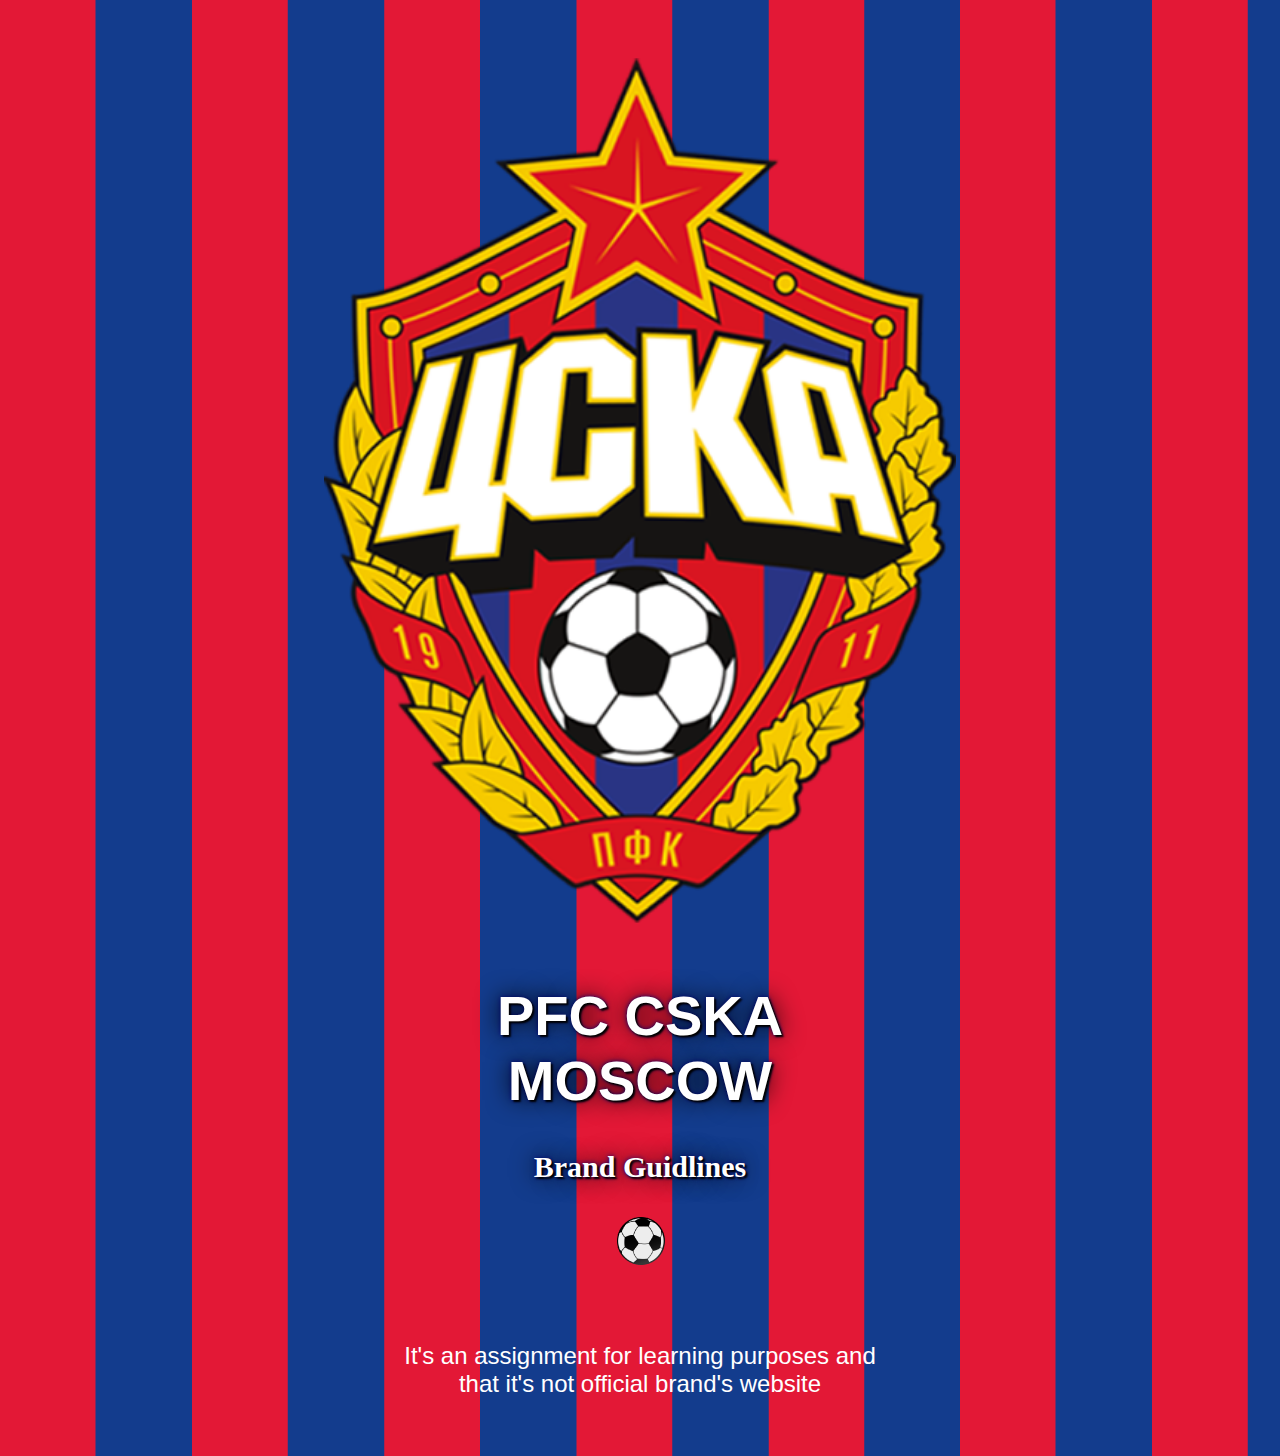
==== index.html @ 77662c4e "add new changes" ====
<!DOCTYPE html>
<html lang="en" id="home">
<head>
	<meta charset="UTF-8">
	<title>Brand Guidlines</title>
	<meta name="viewport" content="width=device-width, initial-scale=1">
	<link rel="stylesheet" href="css/styles.css">
</head>
<body>
<div class="container">
	<img class="frontimg" src="images/logo.png" alt="logo"
	srcset="images/logo1.png 347w,
	images/logo2.png 426w" sizes="50vw">	
	<h1>PFC CSKA<br>MOSCOW</h1>
	<h3>Brand Guidlines</h3>
	<a href="content.html">
		<img class="next" src="images/nav.png" alt="ball">
	</a>
	<p>It's an assignment for learning purposes and that it's not official brand's website</p>
</div>
</body>
</html>
---- css/styles.css ----
nav ul {
  padding: 0;
  list-style: none;
  display: flex;
  justify-content: space-between;
  position: fixed;
  bottom: 0px; }
  nav ul li {
    /*margin-right: .5em;*/
    /*margin-top: 4em;*/
    width: 42px;
    height: 42px;
    margin-right: 30em;
    margin-left: 3em; }
    nav ul li a {
      padding: .5em 1em; }

#content ol li {
  padding: 0;
  list-style: none; }

#content nav ul {
  padding: 0;
  list-style: none;
  display: flex;
  justify-content: space-between;
  position: fixed;
  bottom: 0px; }
  #content nav ul li {
    /*margin-right: .5em;*/
    /*margin-top: 4em;*/
    width: 42px;
    height: 42px;
    margin-right: 68em;
    margin-left: 3em; }
    #content nav ul li a {
      padding: .5em 1em; }

.pages ul li {
  padding: 0;
  list-style: none;
  margin-right: 2em; }

@media screen and (min-width: 1024px) {
  ol li {
    margin-left: 2em; }

  .pages ul li {
    margin-right: 7em; } }
h1 {
  font-family: Arial, sans-serif;
  color: #EA0909;
  font-size: 32px;
  text-align: center;
  margin-top: 2.5em; }

nav ul li a {
  font-family: 'Roboto', sans-serif;
  color: #0E218A;
  font-size: 16px; }

.about,
.pages,
.details {
  font-family: 'Roboto', sans-serif;
  color: #0E218A;
  font-size: 16px; }

.details {
  margin: 0 1em 0 1em; }

p {
  font-family: 'Roboto', sans-serif;
  color: #0E218A;
  font-size: 16px;
  text-align: center;
  margin: 0 2em 0 2em; }

h2 {
  font-family: Arial, sans-serif;
  color: #0E218A;
  font-size: 24px;
  margin-left: 1em; }

h4 {
  font-family: 'Roboto', sans-serif;
  color: #0E218A;
  font-size: 24px;
  margin-left: 1em; }

td,
th {
  font-family: 'Roboto', sans-serif;
  color: #0E218A;
  font-size: 16px;
  margin: 4em; }

.arial td {
  font-family: 'Arial', sans-serif; }

.ital td {
  font-style: italic; }

.bold td {
  font-family: 'Arial Black', sans-serif; }

.bol-it td {
  font-family: 'Arial Black', sans-serif;
  font-style: italic; }

.ital1 td {
  font-weight: 400;
  font-style: italic; }

.bold1 td {
  font-weight: 700;
  font-style: bold; }

.bol-it1 td {
  font-weight: 700;
  font-style: italic; }

@media screen and (min-width: 1024px) {
  h2 {
    font-size: 30px;
    margin-left: 2.5em; }

  h4 {
    font-size: 30px;
    margin-left: 2.5em; }

  h1 {
    font-size: 56px;
    margin-top: 2em; }

  .about,
  .pages {
    font-size: 24px; }

  .details {
    font-size: 20px;
    margin: 2em 3em 0 0; }

  p {
    font-size: 24px;
    margin: 0 3em 0 3em; }

  .explain p {
    margin: 2em auto;
    text-align: left;
    font-size: 18px;
    width: 45%; }

  td {
    font-size: 18px; } }
.explain p {
  margin: 2em 1em 0 1em; }

#home p {
  color: white;
  margin-top: 3em; }

table {
  margin-left: 1em; }

@media screen and (min-width: 640px) {
  table {
    margin-left: 5em; } }
@media screen and (min-width: 1024px) {
  .badge,
  .history,
  .mascot {
    display: flex;
    jstify-content: space-between; }

  .elements {
    width: 100%; }

  .details,
  .story {
    width: 60%; } }
.text {
  padding: 0 2em 0 3em; }

@media screen and (min-width: 1024px) {
  .container2 {
    display: flex;
    justify-content: space-between; }

  #pallet .container2 {
    margin-left: 5em; }

  .explain p {
    margin-left: 17em; }

  #pallet .explain p {
    margin-left: 25em; }

  .typefaces {
    display: flex;
    justify-content: space-between; }

  .arialtype {
    margin-left: -2em; }

  .robototype {
    margin-right: 5em;
    margin-top: -1em; } }
.typefaces {
  margin-top: 3em; }

.typos {
  margin-top: 3em;
  font-size: 20px; }

@keyframes englarge {
  from {
    transform: scaleY(1); }

  to {
    transform: scaleY(0.4); } }
.scale {
  animation: englarge 2s infinite alternate; }

@keyframes spin {
  from {
    transform: rotate(0deg); }

  to {
    transform: rotate(180deg); } }
.rotate {
  animation: spin 5s infinite alternate; }

@keyframes spin {
  from {
    transform: rotate(0deg); }

  to {
    transform: rotate(360deg); } }
.next {
  animation: spin 5s infinite; }

@keyframes spin1 {
  from {
    transform: rotate(0deg); }

  to {
    transform: rotate(-360deg); } }
.back {
  animation: spin1 5s infinite; }

@keyframes try {
  0% {
    transform: skew(0deg); }

  25% {
    transform: skew(-40deg); }

  75% {
    transform: skew(0deg); }

  100% {
    transform: skew(40deg); } }
.skew {
  animation: try 5s infinite alternate; }

@keyframes color {
  from {
    -webkit-filter: hue-rotate(0);
    filter: hue-rotate(0); }

  to {
    -webkit-filter: hue-rotate(85deg);
    filter: hue-rotate(85deg); } }
.hue-rotate {
  animation: color 5s infinite alternate; }

@keyframes pic {
  from {
    -webkit-filter: blur(0);
    filter: blur(0); }

  to {
    -webkit-filter: blur(5px);
    filter: blur(5px); } }
.blur {
  animation: pic 5s infinite alternate; }

@keyframes new {
  from {
    -webkit-filter: invert(0);
    filter: invert(0); }

  to {
    -webkit-filter: invert(75%);
    filter: invert(75%); } }
.invert {
  animation: new 5s infinite alternate; }

#home body {
  background-image: url(../images/background.png); }

#content,
#about,
#names,
#badge,
#history,
#usage,
#colour,
#typo,
#mascot,
#pallet body {
  background-image: url(../images/decor.png);
  background-repeat: repeat-x;
  background-position: top; }

.container {
  margin: 5em auto;
  width: 50%;
  padding: 10px;
  text-align: center; }

/*.usage img{
	max-width: 30%;
}
.row img{
	max-width: 30%;
}*/
img {
  max-width: 100%; }

.elements img {
  max-width: 120%; }

.pic img {
  max-width: 80%;
  margin-left: 2.5em; }

.logo img {
  max-width: 100%;
  margin-left: 4em; }

.story {
  margin-top: 2em; }

/*div .red-circle,
div .blue-circle,
div.yellow-circle,
div .white-circle,
div .black-circle,
div .light-circle{
	margin-left: 5em;
}*/
.red-circle {
  width: 80px;
  height: 80px;
  background: #D91521;
  border-radius: 50%; }

.gray-circle {
  width: 80px;
  height: 80px;
  background: #6D7797;
  border-radius: 50%; }

.white-circle {
  width: 80px;
  height: 80px;
  background: #ffffff;
  border-radius: 50%;
  border: 1px solid black; }

.blue-circle {
  width: 80px;
  height: 80px;
  background: #293484;
  border-radius: 50%; }

.light-circle {
  width: 80px;
  height: 80px;
  background: #FAE484;
  border-radius: 50%; }

.black-circle {
  width: 80px;
  height: 80px;
  background: #161413;
  border-radius: 50%; }

.yellow-circle {
  width: 80px;
  height: 80px;
  background: #F5C900;
  border-radius: 50%; }

.scheme table {
  border-collapse: separate;
  border-spacing: 1px 0;
  width: 70%; }

.scheme table td {
  padding-top: 1em;
  padding-bottom: 1em;
  text-align: center; }

.frontimg img {
  -webkit-filter: drop-shadow(16px 16px 10px rgba(0, 0, 0, 0.9));
  filter: drop-shadow 16px 16px 10px rgba(0, 0, 0, 0.9); }

#home h1 {
  color: #ffffff;
  font-size: 32px;
  text-shadow: 2px 2px 2px black, 0 0 25px black, 0 0 5px darkblue;
  margin-top: 2em; }

#home h3 {
  color: #ffffff;
  font-size: 24px;
  text-shadow: 2px 2px 2px black, 0 0 25px black, 0 0 5px darkblue; }

.scheme table {
  margin-left: 3em;
  margin-top: 2em; }

@media screen and (min-width: 1024px) {
  /*div .red-circle,
  div .blue-circle,
  div.yellow-circle,
  div .white-circle,
  div .black-circle,
  div .light-circle{
  	margin-left: 1em;
  }*/
  .scheme table {
    margin-left: 5em;
    width: 150%; }

  img {
    max-width: 100%; }

  .usage img {
    max-width: 45%; }

  .row img {
    max-width: 30%; }

  .elements img {
    max-width: 100%; }

  .pic img {
    max-width: 90%; }

  .logo img {
    max-width: 90%;
    margin-left: 2em; }

  .frontimg img {
    -webkit-filter: drop-shadow(20px 20px 10px rgba(0, 0, 0, 0.9));
    filter: drop-shadow 20px 20px 10px rgba(0, 0, 0, 0.9); }

  #home h1 {
    font-size: 56px;
    margin-top: 1em; }

  #home .container {
    margin: 3em auto; }

  #home h3 {
    font-size: 30px; }

  .arial td,
  .roboto td {
    padding: .5em 1.5em .5em 0; } }
.content {
  display: flex;
  justify-content: space-between; }

.year {
  width: 35%; }

/*table {
    border-collapse: collapse;
}*/
.hisname td,
.cells td {
  padding-top: 1em;
  padding-bottom: 1em; }

.arial td,
.roboto td {
  padding: .5em 1em .5em 0; }
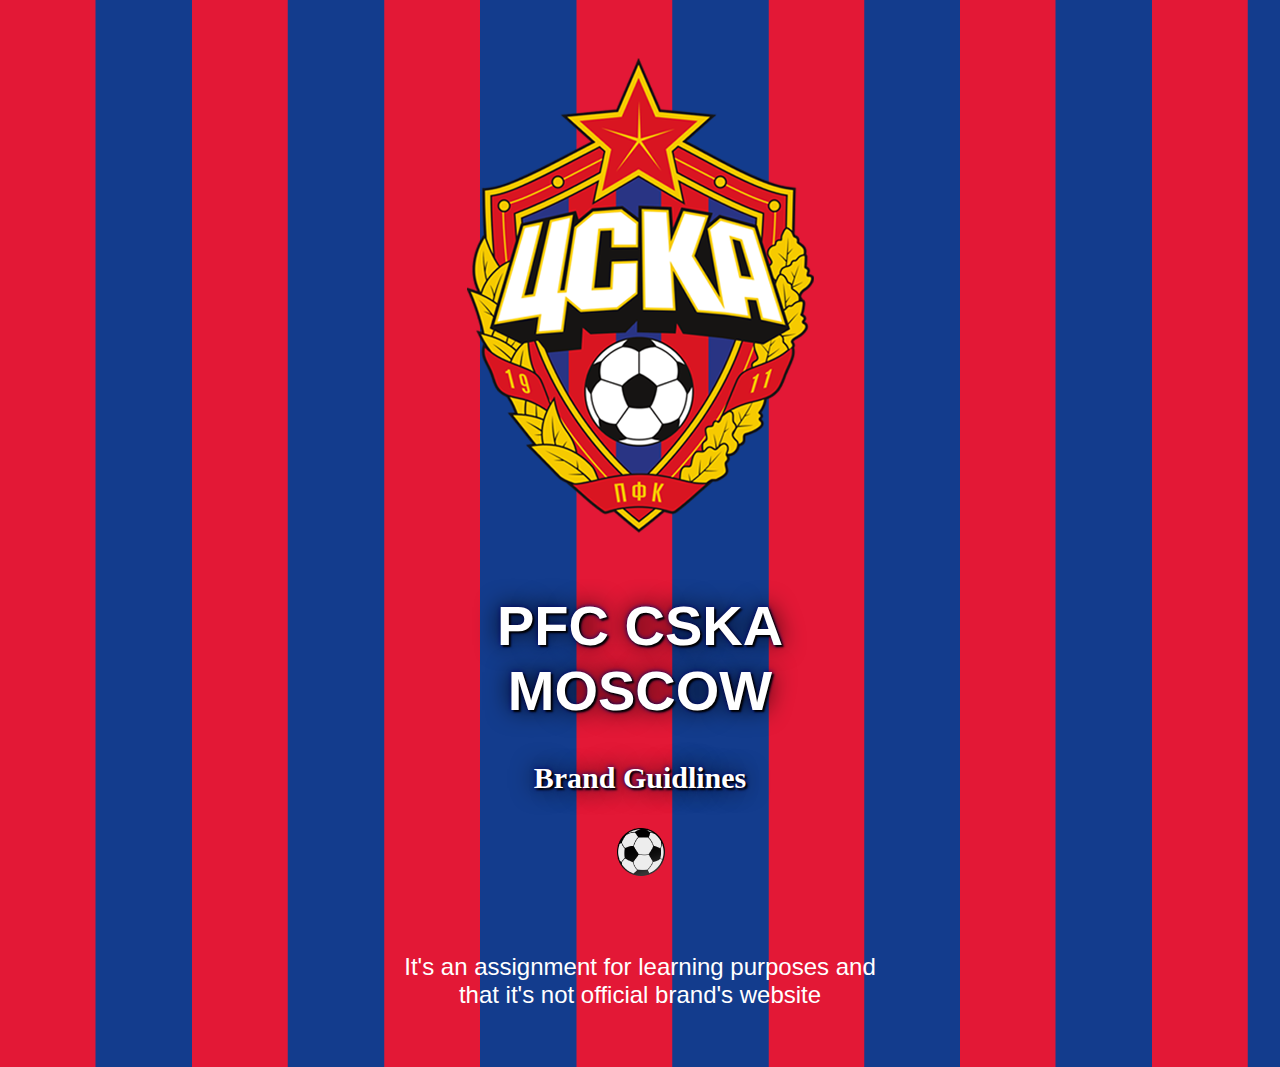
==== commit 9d67e421: "change size of image" ====
--- a/index.html
+++ b/index.html
@@ -8,9 +8,7 @@
 </head>
 <body>
 <div class="container">
-	<img class="frontimg" src="images/logo.png" alt="logo"
-	srcset="images/logo1.png 347w,
-	images/logo2.png 426w" sizes="50vw">	
+	<img class="frontimg" src="images/logo1.png">	
 	<h1>PFC CSKA<br>MOSCOW</h1>
 	<h3>Brand Guidlines</h3>
 	<a href="content.html">
